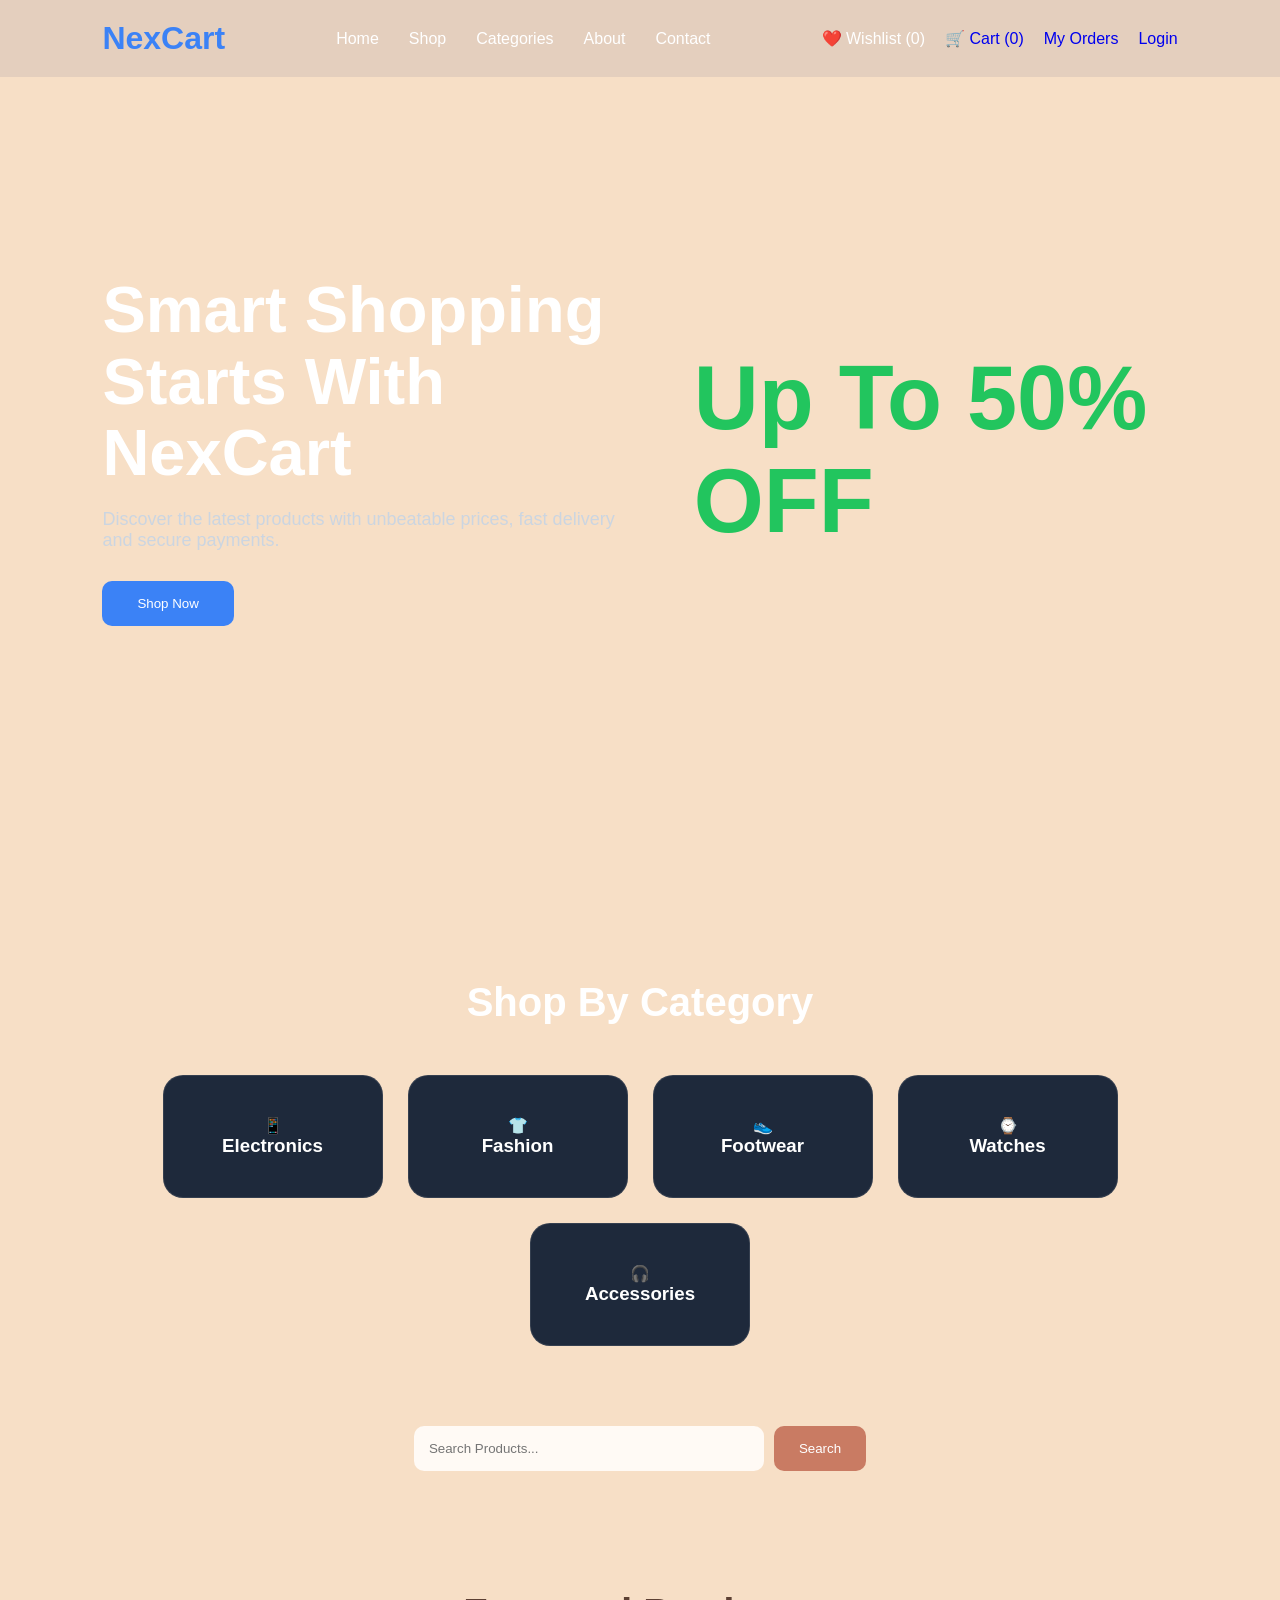
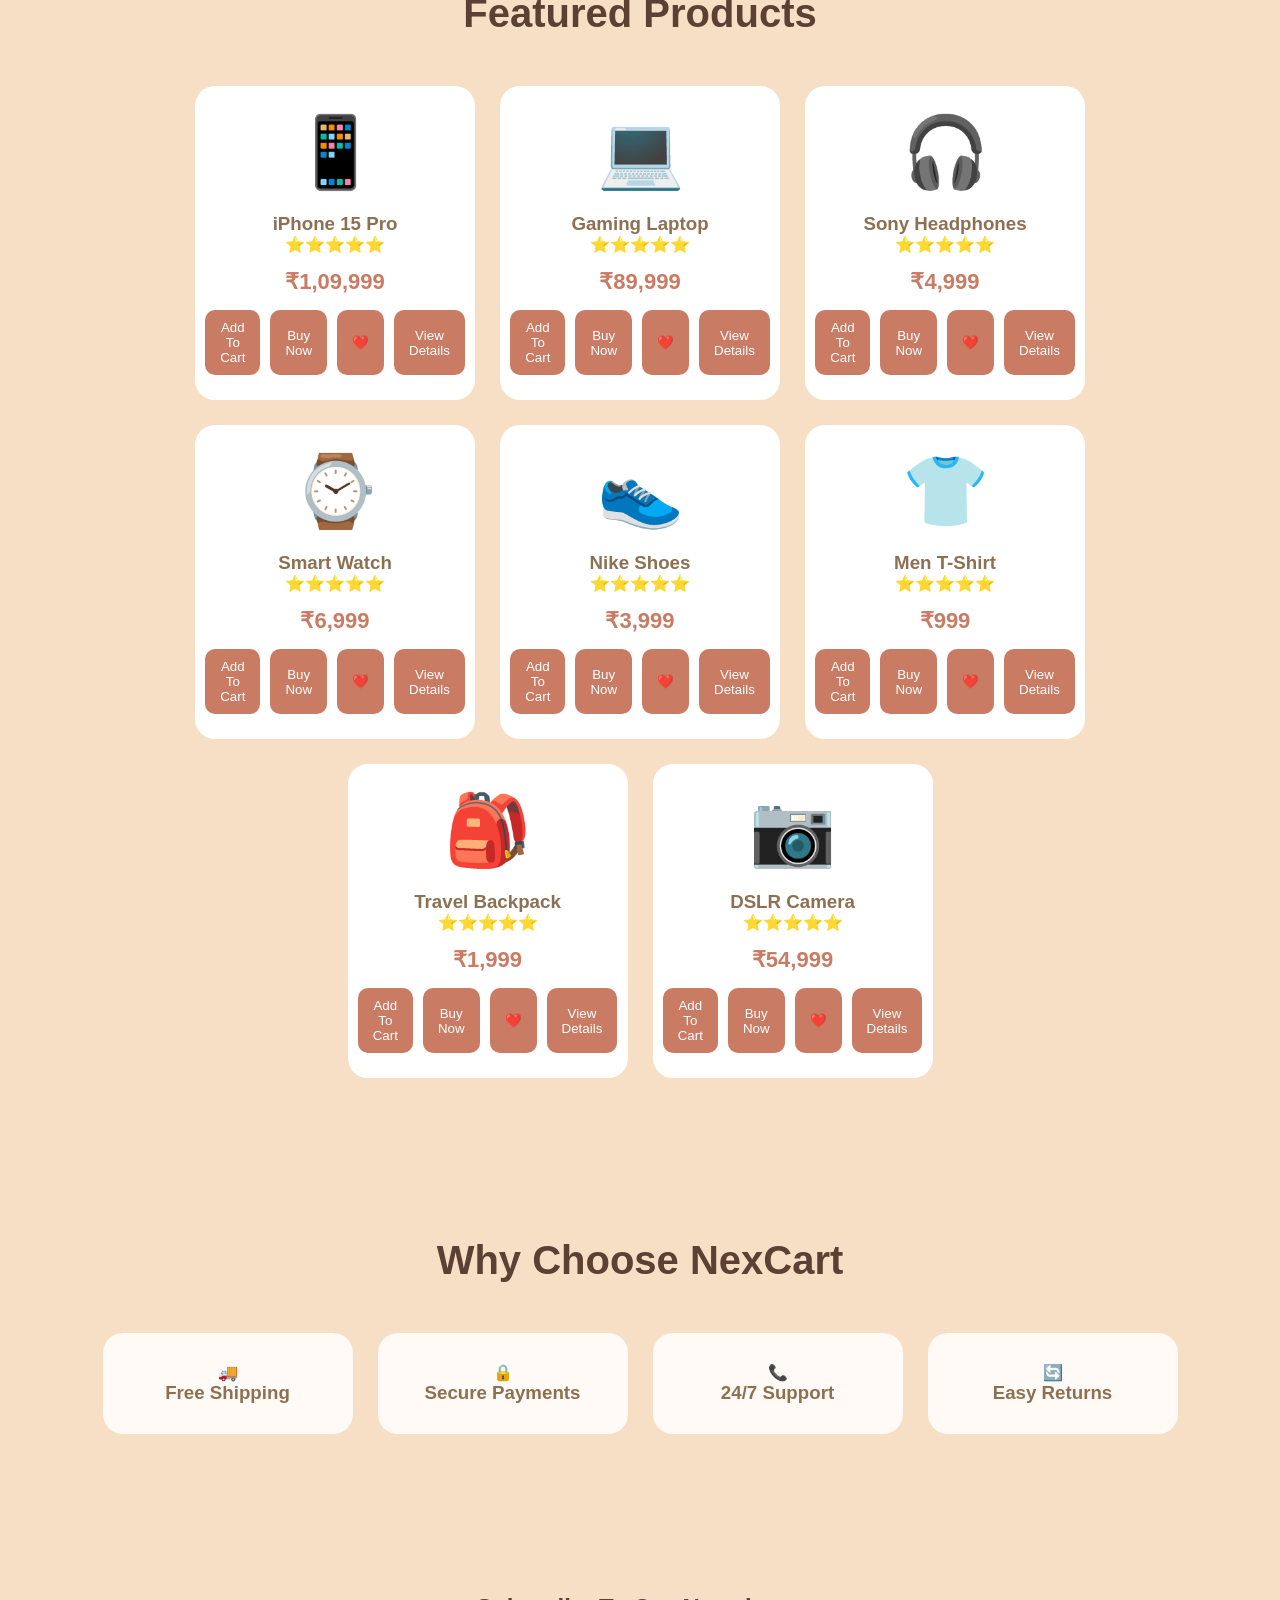
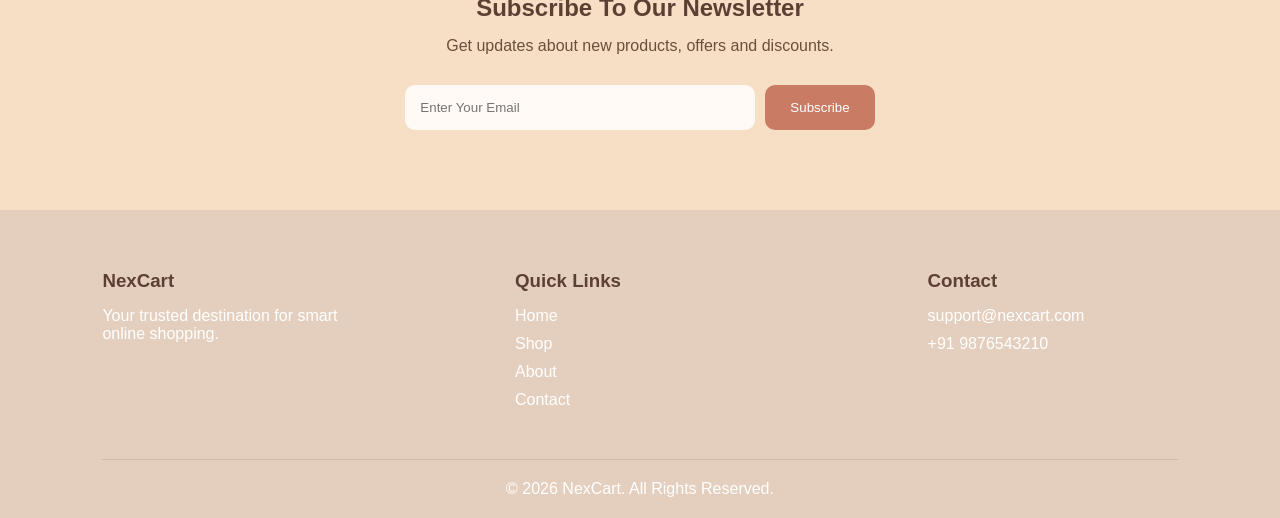
==== index.html @ fd0f588c "NexCart frontend completed" ====
<!DOCTYPE html>
<html lang="en">
<head>
    <meta charset="UTF-8">
    <meta name="viewport" content="width=device-width, initial-scale=1.0">
    <title>NexCart - Smart Shopping</title>

    <link rel="stylesheet" href="css/style.css">
</head>
<body>

    <!-- Header -->
    <header>
        <nav>

            <div class="logo">
                NexCart
            </div>

            <ul class="nav-links">
                <li><a href="#">Home</a></li>
                <li><a href="#">Shop</a></li>
                <li><a href="#">Categories</a></li>
                <li><a href="#">About</a></li>
                <li><a href="#">Contact</a></li>
            </ul>

            <div class="nav-icons">

                <span id="wishlist-count">
    ❤️ Wishlist (0)
</span>

                <a href="cart.html" id="cart-count">
    🛒 Cart (0)
</a>
<a href="orders.html">
    My Orders
</a>

                <div id="user-section">

    <a href="login.html"
    id="login-link">

        Login

    </a>

</div>

            </div>
            

        </nav>
    </header>

    <!-- Hero Section -->
    <section id="hero">

        <div class="hero-left">

            <h1>
                Smart Shopping Starts With NexCart
            </h1>

            <p>
                Discover the latest products with unbeatable prices,
                fast delivery and secure payments.
            </p>

            <button>
                Shop Now
            </button>

        </div>

        <div class="hero-right">

            <h2>
                Up To 50% OFF
            </h2>

        </div>

    </section>

    <!-- Categories -->
    <section id="categories">

        <h2>Shop By Category</h2>

        <div class="category-container">

            <div class="category-card">
    📱
    <h3>Electronics</h3>
</div>

<div class="category-card">
    👕
    <h3>Fashion</h3>
</div>

<div class="category-card">
    👟
    <h3>Footwear</h3>
</div>

<div class="category-card">
    ⌚
    <h3>Watches</h3>
</div>

<div class="category-card">
    🎧
    <h3>Accessories</h3>
</div>

        </div>

    </section>
    <div class="search-box">

    <input
    type="text"
    id="search-input"
    placeholder="Search Products...">

    <button id="search-btn">
    Search
</button>

</div>

    <!-- Featured Products -->
          <section id="products">

        <h2>Featured Products</h2>
        

        <div class="product-container">

            <div class="product-card">

    <div class="product-image">📱</div>

    <h3>iPhone 15 Pro</h3>

    <div class="rating">⭐⭐⭐⭐⭐</div>

    <p class="price">₹1,09,999</p>

    <div class="product-buttons">
        <button class="add-cart">
    Add To Cart
</button>
<button class="buy-now">
    Buy Now
</button>
        <button class="wishlist-btn">
    ❤️
</button>
<button class="details-btn">
    View Details
</button>
    </div>

</div>

<div class="product-card">

    <div class="product-image">💻</div>

    <h3>Gaming Laptop</h3>

    <div class="rating">⭐⭐⭐⭐⭐</div>

    <p class="price">₹89,999</p>

    <div class="product-buttons">
        <button class="add-cart">
    Add To Cart
</button>
<button class="buy-now">
    Buy Now
</button>
        <button class="wishlist-btn">
    ❤️
</button>
<button class="details-btn">
    View Details
</button>
    </div>

</div>

<div class="product-card">

    <div class="product-image">🎧</div>

    <h3>Sony Headphones</h3>

    <div class="rating">⭐⭐⭐⭐⭐</div>

    <p class="price">₹4,999</p>

    <div class="product-buttons">
        <button class="add-cart">
    Add To Cart
</button>
<button class="buy-now">
    Buy Now
</button>
        <button class="wishlist-btn">
    ❤️
</button>
<button class="details-btn">
    View Details
</button>
    </div>

</div>

<div class="product-card">

    <div class="product-image">⌚</div>

    <h3>Smart Watch</h3>

    <div class="rating">⭐⭐⭐⭐⭐</div>

    <p class="price">₹6,999</p>

    <div class="product-buttons">
        <button class="add-cart">
    Add To Cart
</button>
<button class="buy-now">
    Buy Now
</button>
       <button class="wishlist-btn">
    ❤️
</button>
<button class="details-btn">
    View Details
</button>
    </div>

</div>

<div class="product-card">

    <div class="product-image">👟</div>

    <h3>Nike Shoes</h3>

    <div class="rating">⭐⭐⭐⭐⭐</div>

    <p class="price">₹3,999</p>

    <div class="product-buttons">
        <button class="add-cart">
    Add To Cart
</button>
<button class="buy-now">
    Buy Now
</button>
        <button class="wishlist-btn">
    ❤️
</button>
<button class="details-btn">
    View Details
</button>
    </div>

</div>


<div class="product-card">

    <div class="product-image">👕</div>

    <h3>Men T-Shirt</h3>

    <div class="rating">⭐⭐⭐⭐⭐</div>

    <p class="price">₹999</p>

    <div class="product-buttons">
<button class="add-cart">
    Add To Cart
</button>    
<button class="buy-now">
    Buy Now
</button>   
 <button class="wishlist-btn">
    ❤️
</button>
<button class="details-btn">
    View Details
</button>
    </div>

</div>

<div class="product-card">

    <div class="product-image">🎒</div>

    <h3>Travel Backpack</h3>

    <div class="rating">⭐⭐⭐⭐⭐</div>

    <p class="price">₹1,999</p>

    <div class="product-buttons">
        <button class="add-cart">
    Add To Cart
</button>
<button class="buy-now">
    Buy Now
</button>
        <button class="wishlist-btn">
    ❤️
</button>
<button class="details-btn">
    View Details
</button>
    </div>

</div>

<div class="product-card">

    <div class="product-image">📷</div>

    <h3>DSLR Camera</h3>

    <div class="rating">⭐⭐⭐⭐⭐</div>

    <p class="price">₹54,999</p>

    <div class="product-buttons">
        <button class="add-cart">
    Add To Cart
</button>
<button class="buy-now">
    Buy Now
</button>
        <button class="wishlist-btn">
    ❤️
</button>
<button class="details-btn">
    View Details
</button>

    </div>

</div>
        </div>

    </section>

    <!-- Why Choose Us -->
    <section id="features">

        <h2>Why Choose NexCart</h2>

       <div class="feature-container">

    <div class="feature-card">
        🚚
        <h3>Free Shipping</h3>
    </div>

    <div class="feature-card">
        🔒
        <h3>Secure Payments</h3>
    </div>

    <div class="feature-card">
        📞
        <h3>24/7 Support</h3>
    </div>

    <div class="feature-card">
        🔄
        <h3>Easy Returns</h3>
    </div>

</div>
</section>
<section id="newsletter">

    <h2>Subscribe To Our Newsletter</h2>

    <p>
        Get updates about new products, offers and discounts.
    </p>

    <div class="newsletter-box">

        <input
        type="email"
        placeholder="Enter Your Email">

        <button>
            Subscribe
        </button>

    </div>

</section> 
<div id="product-modal" class="modal">

    <div class="modal-content">

        <span class="close-modal">&times;</span>

        <h2 id="modal-product-title"></h2>

        <p id="modal-product-description"></p>

    </div>

</div>
<footer>

    <div class="footer-container">

        <div class="footer-box">

            <h3>NexCart</h3>

            <p>
                Your trusted destination for smart online shopping.
            </p>

        </div>

        <div class="footer-box">

            <h3>Quick Links</h3>

            <p>Home</p>
            <p>Shop</p>
            <p>About</p>
            <p>Contact</p>

        </div>

        <div class="footer-box">

            <h3>Contact</h3>

            <p>support@nexcart.com</p>
            <p>+91 9876543210</p>

        </div>

    </div>

    <div class="copyright">

        © 2026 NexCart. All Rights Reserved.

    </div>

</footer>

<script src="js/script.js"></script>

</body>
---- css/style.css ----
*{
    margin:0;
    padding:0;
    box-sizing:border-box;
    font-family:Arial, sans-serif;
}

body{
    background:#f7dfc6;
    color:white;
}

a{
    text-decoration:none;
}

ul{
    list-style:none;
}

section{
    padding:80px 8%;
}
header{

    position:fixed;

    top:0;

    width:100%;

    z-index:1000;

    background:#e4cfbe;

    backdrop-filter:blur(10px);
}

nav{

    display:flex;

    justify-content:space-between;

    align-items:center;

    padding:20px 8%;
}

.logo{

    font-size:32px;

    font-weight:bold;

    color:#3b82f6;
}

.nav-links{

    display:flex;

    gap:30px;
}

.nav-links a{

    color:white;

    transition:0.3s;
}

.nav-links a:hover{

    color:#3b82f6;
}

.nav-icons{

    display:flex;

    gap:20px;

    align-items:center;
}
#hero{

    min-height:100vh;

    display:flex;

    justify-content:space-between;

    align-items:center;

    gap:50px;
}

.hero-left{

    width:50%;
}

.hero-left h1{

    font-size:65px;

    line-height:1.1;

    margin-bottom:20px;
}

.hero-left p{

    font-size:18px;

    color:#cbd5e1;

    margin-bottom:30px;
}

.hero-left button{

    padding:15px 35px;

    border:none;

    border-radius:10px;

    background:#3b82f6;

    color:white;

    cursor:pointer;
}

.hero-right{

    width:45%;
}

.hero-right h2{

    font-size:90px;

    color:#22c55e;
}
#categories h2{

    text-align:center;

    margin-bottom:50px;

    font-size:40px;
}

.category-container{

    display:flex;

    justify-content:center;

    gap:25px;

    flex-wrap:wrap;
}

.category-card{

    width:220px;

    padding:40px 20px;

    text-align:center;

    background:#1e293b;

    border-radius:20px;

    cursor:pointer;

    transition:0.3s;

    border:1px solid rgba(255,255,255,0.1);
}

.category-card:hover{

    transform:translateY(-10px);

    border-color:#3b82f6;
}
.product-container{

    display:flex;

    flex-wrap:wrap;

    justify-content:center;

    gap:25px;
}

.product-card{

    width:280px;

    padding:25px;

    background:#ffffff;

    border-radius:20px;

    text-align:center;

    transition:0.3s;

    color: #8d7052;
}

.product-card:hover{

    transform:translateY(-10px);
}

.product-image{

    font-size:70px;

    margin-bottom:20px;
}

.price{

    font-size:22px;

    font-weight:bold;

    color:#c97b63;

    margin:15px 0;
}

.product-buttons{

    display:flex;

    justify-content:center;

    gap:10px;
}

.product-buttons button{

    padding:10px 15px;

    border:none;

    border-radius:10px;

    cursor:pointer;

    background:#c97b63;

    color:white;
}
#products h2,
#features h2{

    text-align:center;

    font-size:40px;

    margin-bottom:50px;

    color:#5c4033;

    position:relative;

    z-index:10;

}
#features h3{
    color: #8d7052;
}
.product-card{

    position:relative;

    z-index:1;
}
.search-box{

    display:flex;

    justify-content:center;

    gap:10px;

    margin-bottom:40px;

    flex-wrap:wrap;
}

.search-box input{

    width:350px;

    max-width:100%;

    padding:15px;

    border:none;

    border-radius:10px;

    outline:none;

    background:#fffaf5;
}

.search-box button{

    padding:15px 25px;

    border:none;

    border-radius:10px;

    cursor:pointer;

    background:#c97b63;

    color:white;
}
.feature-container{

    display:flex;

    justify-content:center;

    gap:25px;

    flex-wrap:wrap;
}

.feature-card{

    width:250px;

    padding:30px;

    text-align:center;

    background:#fffaf5;

    border-radius:20px;

    transition:0.3s;
}

.feature-card:hover{

    transform:translateY(-10px);
}
#newsletter{

    text-align:center;
}

#newsletter h2{

    color:#5c4033;

    margin-bottom:15px;
}

#newsletter p{

    margin-bottom:30px;

    color:#6b4f3b;
}

.newsletter-box{

    display:flex;

    justify-content:center;

    gap:10px;

    flex-wrap:wrap;
}

.newsletter-box input{

    width:350px;

    max-width:100%;

    padding:15px;

    border:none;

    border-radius:10px;

    background:#fffaf5;
}

.newsletter-box button{

    padding:15px 25px;

    border:none;

    border-radius:10px;

    background:#c97b63;

    color:white;

    cursor:pointer;
}
footer{

    background:#e4cfbe;

    padding:60px 8% 20px;
}

.footer-container{

    display:flex;

    justify-content:space-between;

    gap:30px;

    flex-wrap:wrap;
}

.footer-box{

    width:250px;
}

.footer-box h3{

    color:#5c4033;

    margin-bottom:15px;
}

.footer-box p{

    margin-bottom:10px;
}

.copyright{

    text-align:center;

    margin-top:40px;

    border-top:1px solid rgba(0,0,0,0.1);

    padding-top:20px;
}
.modal{

    display:none;

    position:fixed;

    top:0;
    left:0;

    width:100%;
    height:100%;

    background:rgba(0,0,0,0.5);

    justify-content:center;

    align-items:center;

    z-index:9999;
}

.modal-content{

    background:#b59a7e;

    width:500px;

    max-width:90%;

    padding:30px;

    border-radius:20px;

    position:relative;
}

.close-modal{

    position:absolute;

    top:15px;

    right:20px;

    font-size:30px;

    cursor:pointer;
}
#cart-page{

    padding:150px 8%;
}

#cart-page h2{

    text-align:center;

    margin-bottom:40px;

    color:#5c4033;
}

.cart-card{

    background:#e1ad79;

    padding:30px;

    border-radius:20px;

    margin-bottom:20px;
}

#cart-total{

    display:block;

    margin:30px 0;

    font-size:24px;

    font-weight:bold;
}

#checkout-btn{

    padding:15px 30px ;

    border:none;

    border-radius:10px;

    background:#c97b63;

    color:rgb(251, 250, 250);

    cursor:pointer;

    margin-top:20px;

}
.remove-btn{

    margin-top:15px;

    padding:10px 20px;

    border:none;

    border-radius:10px;

    background:#dc2626;

    color:white;

    cursor:pointer;
}
#checkout{

    padding:150px 8%;

    text-align:center;
}

#checkout h2{

    margin-bottom:40px;

    color:#5c4033;
}

#checkout-form{

    max-width:600px;

    margin:auto;

    display:flex;

    flex-direction:column;

    gap:20px;
}

#checkout-form input,
#checkout-form textarea{

    padding:15px;

    border:none;

    border-radius:10px;

    background:#fffaf5;
}

#checkout-form button{

    padding:15px;

    border:none;

    border-radius:10px;

    background:#c97b63;

    color:white;

    cursor:pointer;
}

#order-message{

    margin-top:30px;

    font-size:22px;

    font-weight:bold;
}
#order-summary{

    max-width:600px;

    margin:0 auto 40px;
}

#summary-total{

    margin-top:20px;

    color:#5c4033;
}
#auth{

    max-width:500px;

    margin:150px auto;

    padding:30px;

    background:#fffaf5;

    border-radius:20px;
}

#auth h2{

    text-align:center;

    margin-bottom:20px;
}

#auth form{

    display:flex;

    flex-direction:column;

    gap:15px;
}

#auth input{

    padding:15px;

    border:none;

    border-radius:10px;
}

#auth button{

    padding:15px;

    border:none;

    border-radius:10px;

    background:#c97b63;

    color:white;

    cursor:pointer;
}
#user-section{

    display:flex;

    align-items:center;

    gap:15px;
}

#logout-btn{

    padding:10px 15px;

    border:none;

    border-radius:10px;

    background:#c97b63;

    color:white;

    cursor:pointer;
}
#orders{

    padding:150px 8%;
}

#orders h2{

    text-align:center;

    margin-bottom:40px;
}
#profile-link{

    text-decoration:none;

    color:white;

    font-weight:600;
}
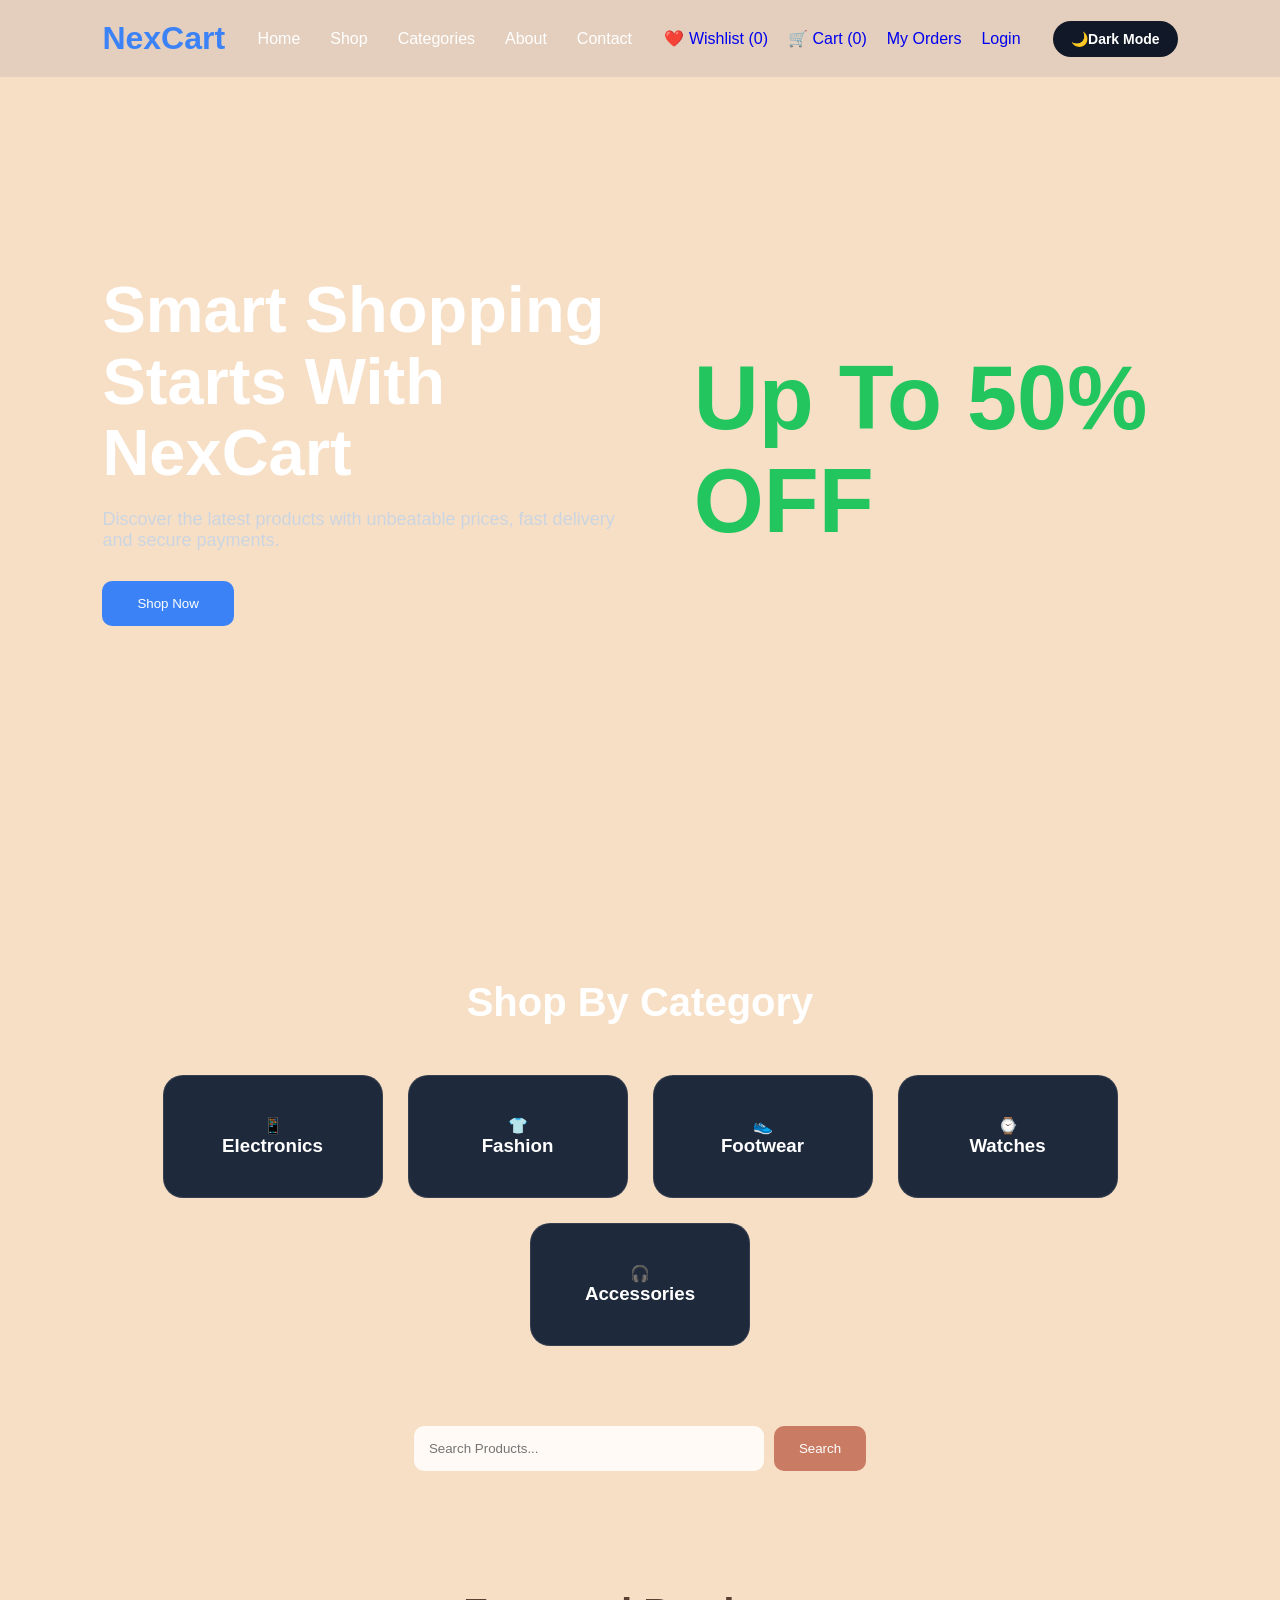
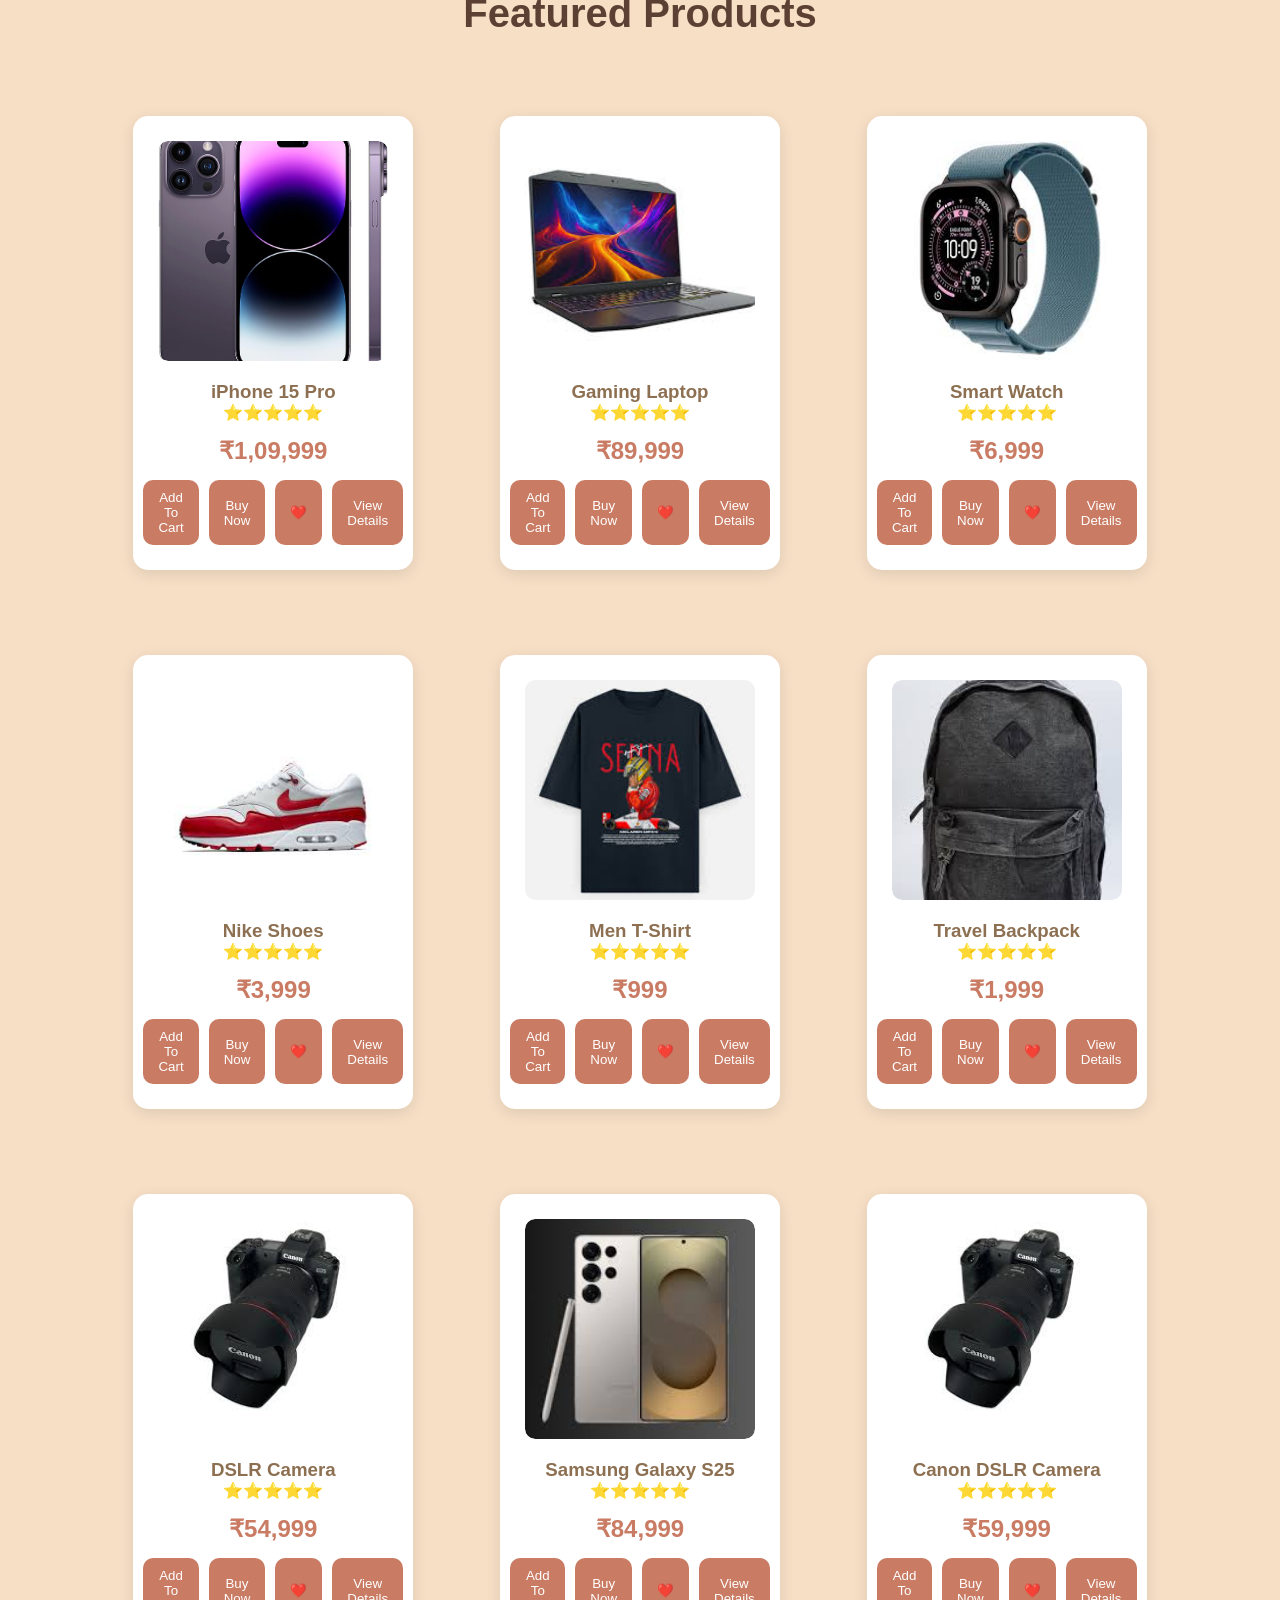
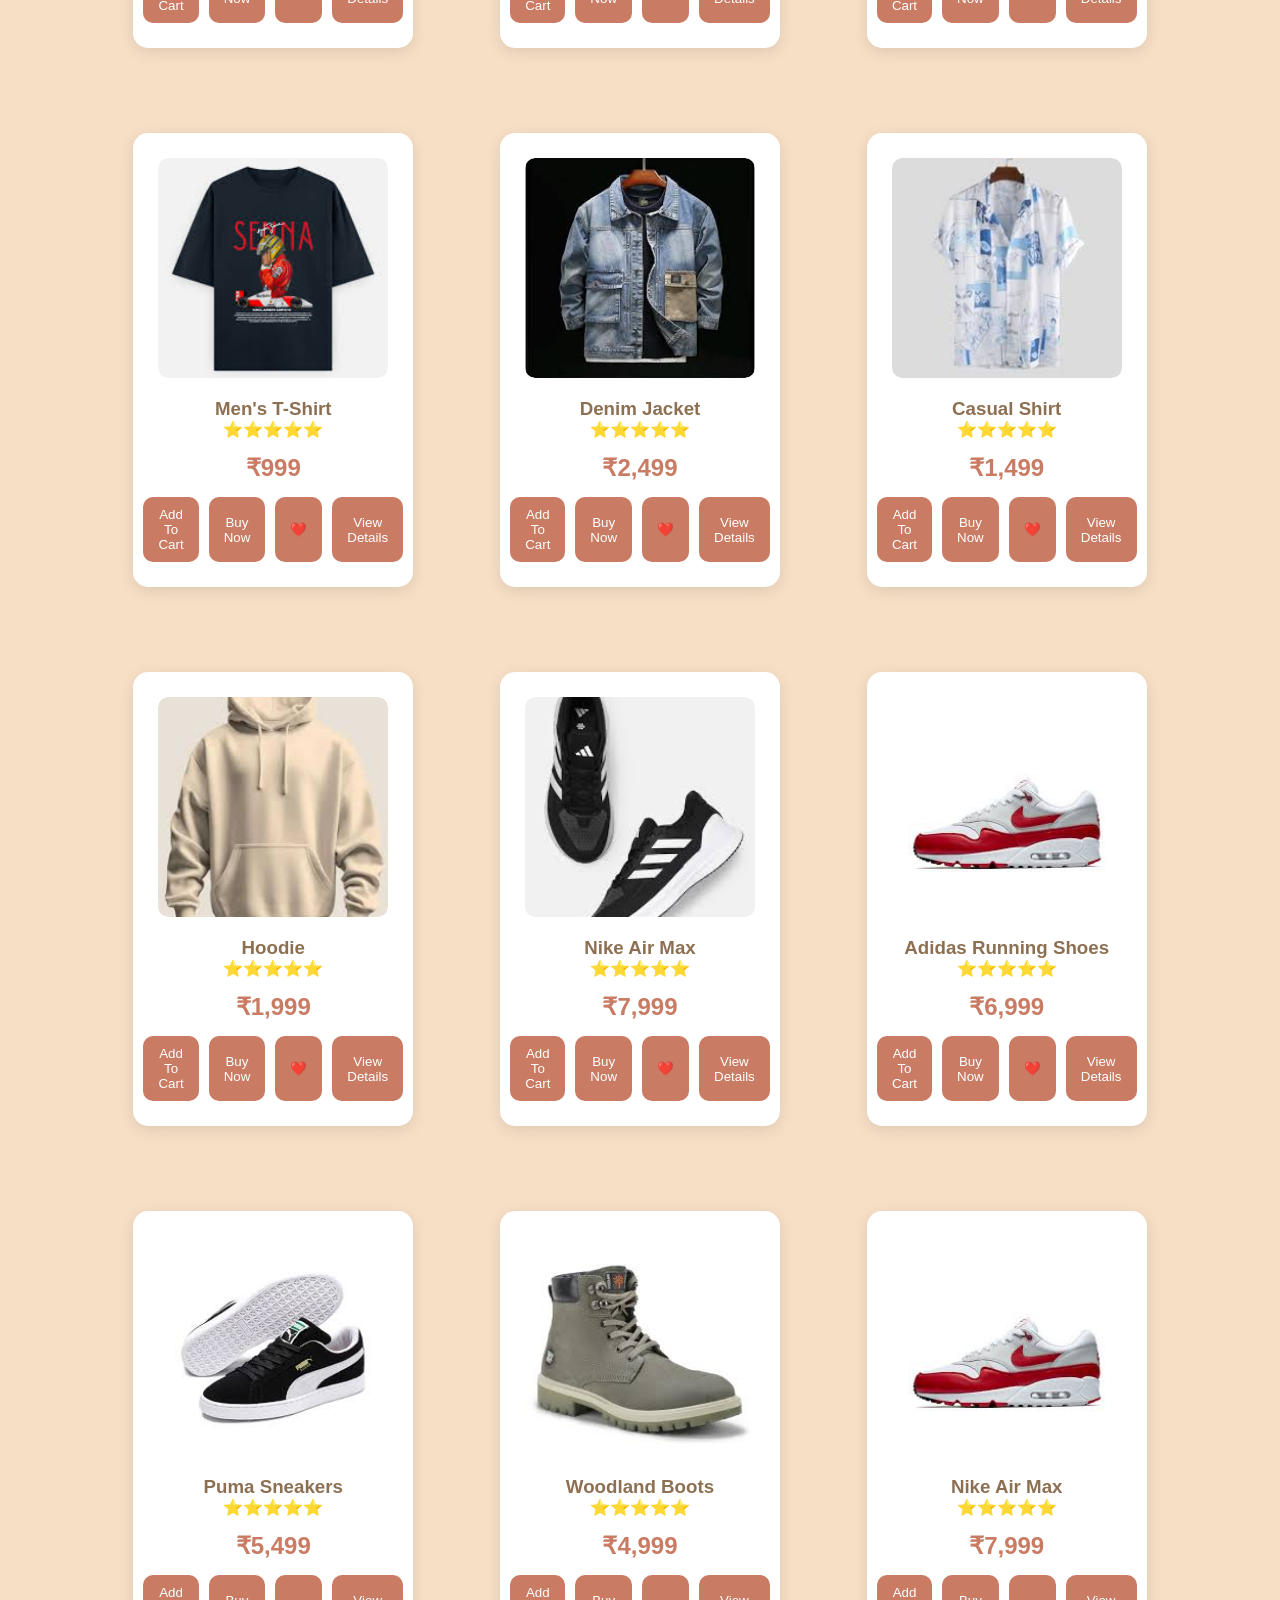
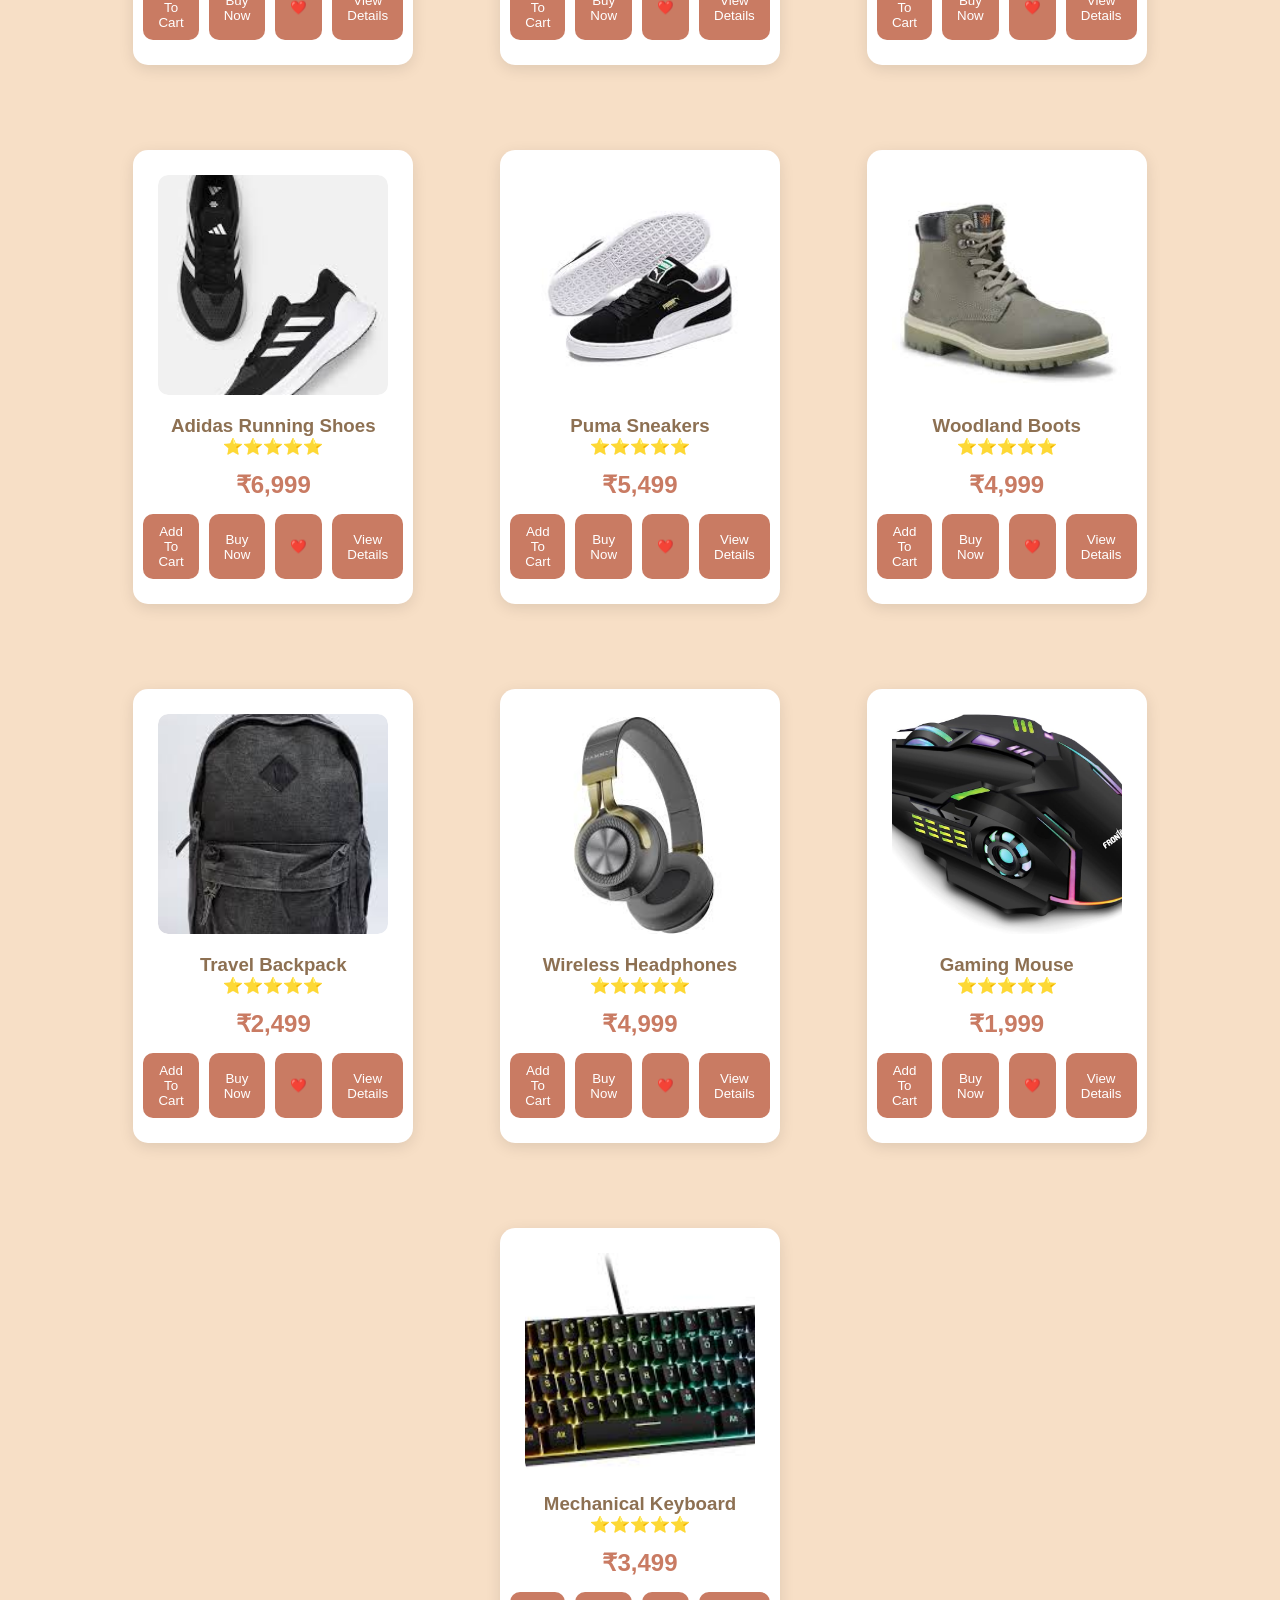
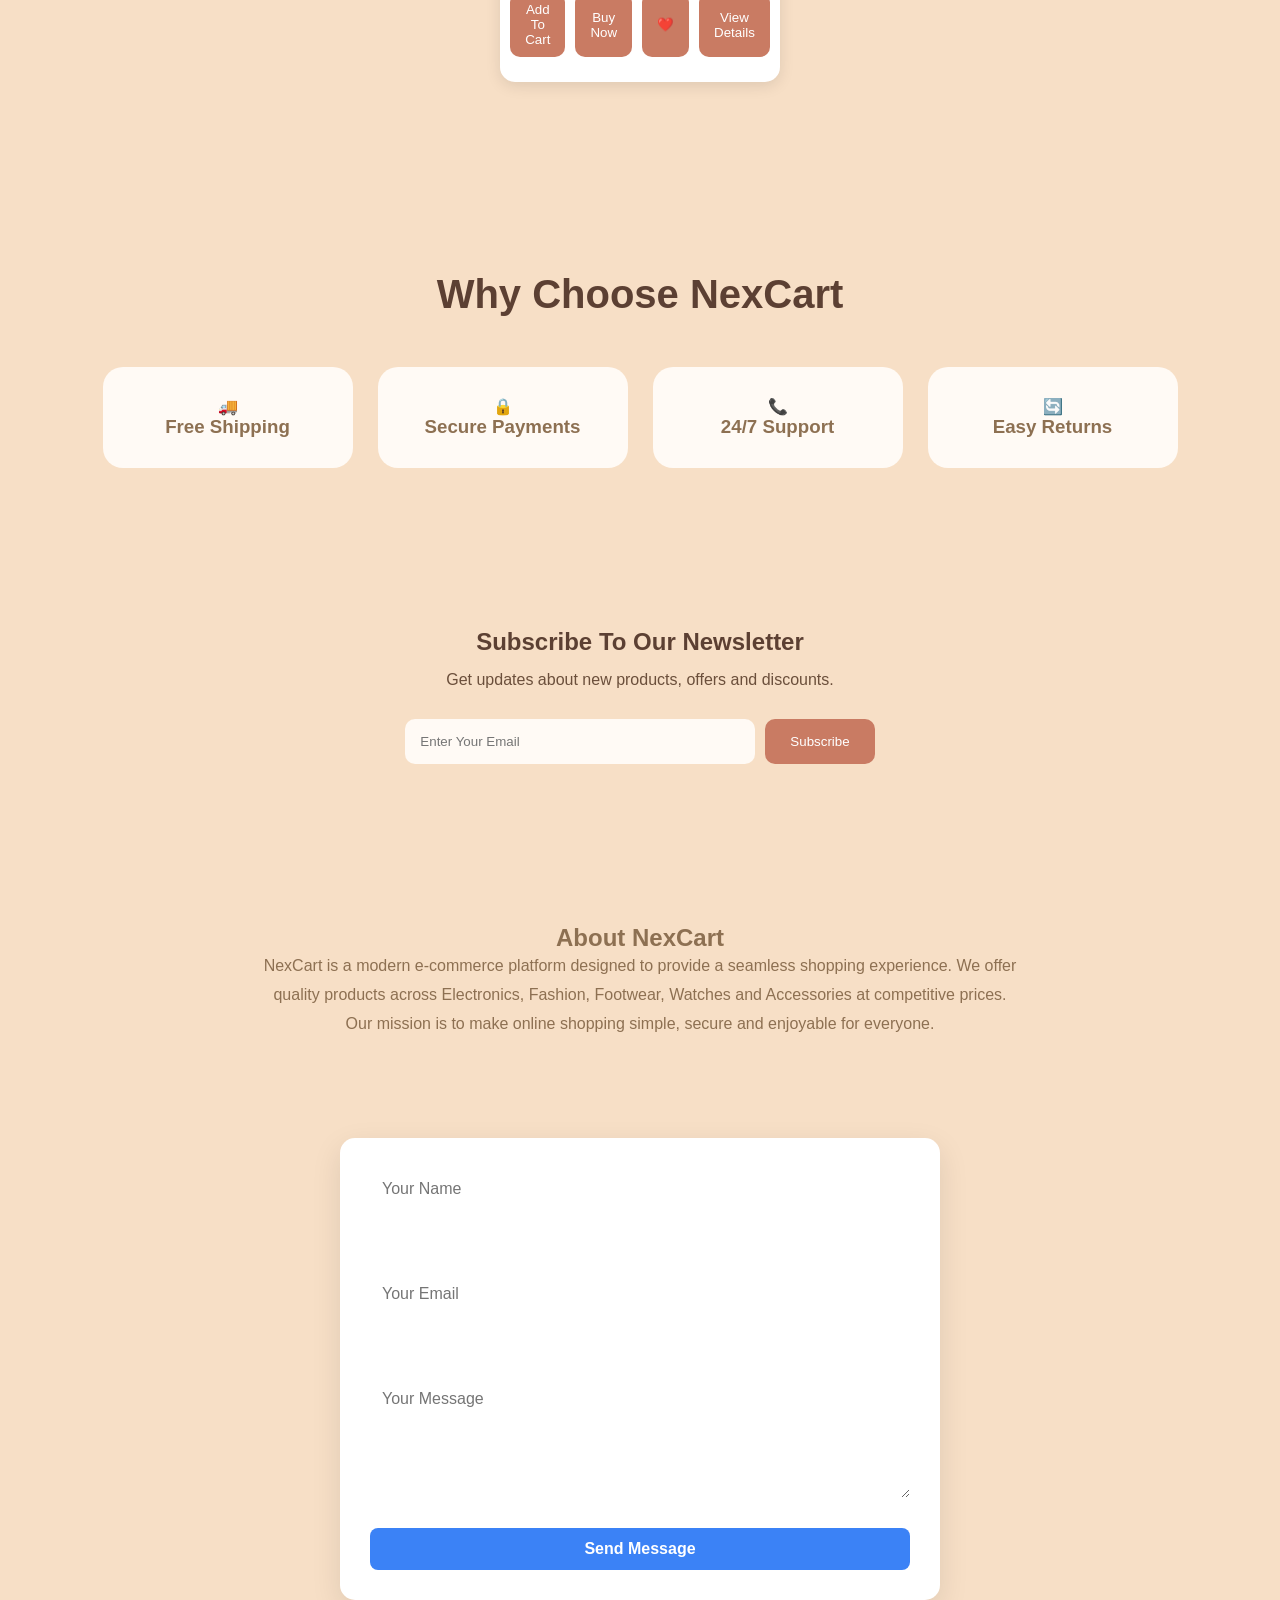
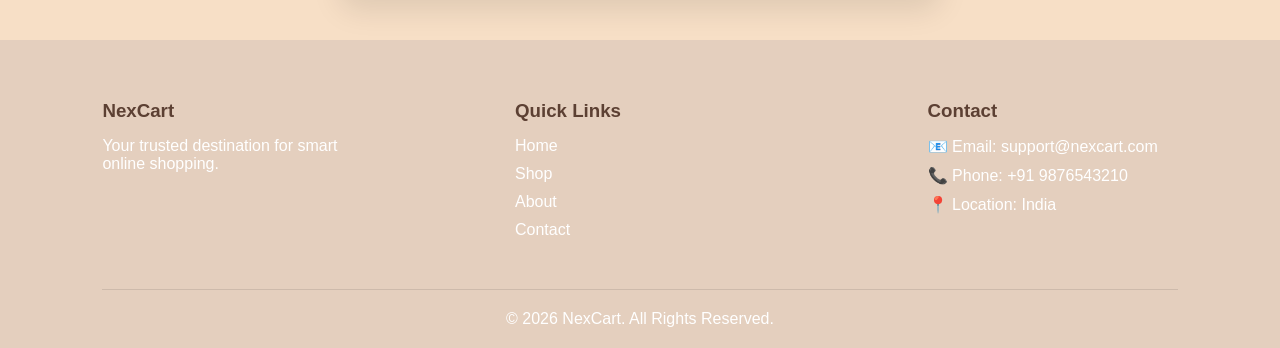
==== commit d565564b: "Frontend completed with wishlist, product details and category filter" ====
--- a/index.html
+++ b/index.html
@@ -16,20 +16,26 @@
             <div class="logo">
                 NexCart
             </div>
+            <div class="menu-toggle">
+                 ☰
+            </div>
 
             <ul class="nav-links">
-                <li><a href="#">Home</a></li>
-                <li><a href="#">Shop</a></li>
-                <li><a href="#">Categories</a></li>
-                <li><a href="#">About</a></li>
-                <li><a href="#">Contact</a></li>
+                <li><a href="index.html#hero">Home</a></li>
+                <li><a href="index.html#products">Shop</a></li>
+                <li><a href="index.html#categories">Categories</a></li>
+                <li><a href="index.html#about">About</a></li>
+                <li><a href="index.html#footer-container">Contact</a></li>
             </ul>
 
             <div class="nav-icons">
 
-                <span id="wishlist-count">
-    ❤️ Wishlist (0)
-</span>
+       <a href="wishlist.html"
+id="wishlist-count">
+
+❤️ Wishlist (0)
+
+</a>
 
                 <a href="cart.html" id="cart-count">
     🛒 Cart (0)
@@ -50,6 +56,11 @@
 </div>
 
             </div>
+            <button id="theme-toggle">
+
+    🌙Dark Mode
+
+</button>
             
 
         </nav>
@@ -69,9 +80,13 @@
                 fast delivery and secure payments.
             </p>
 
-            <button>
-                Shop Now
-            </button>
+           <a href="#products">
+
+    <button>
+        Shop Now
+    </button>
+
+</a>
 
         </div>
 
@@ -88,38 +103,38 @@
     <!-- Categories -->
     <section id="categories">
 
-        <h2>Shop By Category</h2>
-
-        <div class="category-container">
-
-            <div class="category-card">
-    📱
-    <h3>Electronics</h3>
-</div>
-
-<div class="category-card">
-    👕
-    <h3>Fashion</h3>
-</div>
-
-<div class="category-card">
-    👟
-    <h3>Footwear</h3>
-</div>
-
-<div class="category-card">
-    ⌚
-    <h3>Watches</h3>
-</div>
-
-<div class="category-card">
-    🎧
-    <h3>Accessories</h3>
-</div>
-
+    <h2>Shop By Category</h2>
+
+    <div class="category-container">
+
+        <div class="category-card" data-category="electronics">
+            📱
+            <h3>Electronics</h3>
         </div>
 
-    </section>
+        <div class="category-card" data-category="fashion">
+            👕
+            <h3>Fashion</h3>
+        </div>
+
+        <div class="category-card" data-category="footwear">
+            👟
+            <h3>Footwear</h3>
+        </div>
+
+        <div class="category-card" data-category="watches">
+            ⌚
+            <h3>Watches</h3>
+        </div>
+
+        <div class="category-card" data-category="accessories">
+            🎧
+            <h3>Accessories</h3>
+        </div>
+
+    </div>
+
+</section>
     <div class="search-box">
 
     <input
@@ -141,15 +156,107 @@
 
         <div class="product-container">
 
-            <div class="product-card">
-
-    <div class="product-image">📱</div>
+        <div class="product-card"
+data-category="electronics"
+data-id="1"
+data-name="i Phone 15 Pro"
+data-price="₹1,09,999"
+data-image="i phone.jpg">
+
+    <div class="product-image">
+         <img src="images/i phone.jpg" alt="C">
+    </div>
 
     <h3>iPhone 15 Pro</h3>
 
     <div class="rating">⭐⭐⭐⭐⭐</div>
 
     <p class="price">₹1,09,999</p>
+
+    <div class="product-buttons">
+
+        <button class="add-cart">
+            Add To Cart
+        </button>
+
+        <button class="buy-now">
+            Buy Now
+        </button>
+
+        <button class="wishlist-btn">
+            ❤️
+        </button>
+
+        <button class="details-btn">
+            View Details
+        </button>
+
+    </div>
+
+</div>
+
+<div class="product-card"
+data-category="electronics"
+data-id="2"
+data-name="Gaming Laptop"
+data-price="₹89,999"
+data-image="laptop.jpg"
+data-rating="5.0"
+data-stock="In Stock"
+data-description="High performance gaming laptop with RTX graphics and powerful processor.">
+
+    <div class="product-image"> 
+        <img src="images/laptop.jpg" alt="Canon DSLR Camera">
+    </div>
+
+    <h3>Gaming Laptop</h3>
+
+    <div class="rating">⭐⭐⭐⭐⭐</div>
+
+    <p class="price">₹89,999</p>
+
+    <div class="product-buttons">
+
+        <button class="add-cart">
+            Add To Cart
+        </button>
+
+        <button class="buy-now">
+            Buy Now
+        </button>
+
+        <button class="wishlist-btn">
+            ❤️
+        </button>
+
+        <button class="details-btn">
+            View Details
+        </button>
+
+    </div>
+
+</div>
+
+
+    <div class="product-card"
+data-category="watches"
+data-id="3"
+data-name="Smart Watch"
+data-price="₹6,999"
+data-image="apple.jpg"
+data-rating="4.8"
+data-stock="In Stock"
+data-description="Stay connected and track your fitness with the Smart Watch. Featuring a vibrant HD display, heart rate monitoring, sleep tracking, multiple sports modes, and smartphone notifications. Designed for comfort and durability, this stylish smartwatch helps you manage your daily activities while keeping you looking modern and active.">
+
+    <div class="product-image">
+         <img src="images/apple.jpg" alt="Canon DSLR Camera">
+    </div>
+
+    <h3>Smart Watch</h3>
+
+    <div class="rating">⭐⭐⭐⭐⭐</div>
+
+    <p class="price">₹6,999</p>
 
     <div class="product-buttons">
         <button class="add-cart">
@@ -158,7 +265,7 @@
 <button class="buy-now">
     Buy Now
 </button>
-        <button class="wishlist-btn">
+       <button class="wishlist-btn">
     ❤️
 </button>
 <button class="details-btn">
@@ -168,15 +275,24 @@
 
 </div>
 
-<div class="product-card">
-
-    <div class="product-image">💻</div>
-
-    <h3>Gaming Laptop</h3>
+<div class="product-card"
+data-category="footwear"
+data-id="4"
+data-name="Nike Shoes "
+data-price="₹3,999"
+data-image="nike.jpg"
+data-rating="4.8"
+data-stock="In Stock"
+data-description="Upgrade your wardrobe with this premium Men's T-Shirt. Made from soft and breathable cotton fabric, it offers all-day comfort and a perfect fit. Ideal for casual outings, daily wear, or layering with your favorite outfits.">
+    <div class="product-image">
+         <img src="images/nike.jpg" alt="Canon DSLR Camera">
+    </div>
+
+    <h3>Nike Shoes</h3>
 
     <div class="rating">⭐⭐⭐⭐⭐</div>
 
-    <p class="price">₹89,999</p>
+    <p class="price">₹3,999</p>
 
     <div class="product-buttons">
         <button class="add-cart">
@@ -195,91 +311,20 @@
 
 </div>
 
-<div class="product-card">
-
-    <div class="product-image">🎧</div>
-
-    <h3>Sony Headphones</h3>
-
-    <div class="rating">⭐⭐⭐⭐⭐</div>
-
-    <p class="price">₹4,999</p>
-
-    <div class="product-buttons">
-        <button class="add-cart">
-    Add To Cart
-</button>
-<button class="buy-now">
-    Buy Now
-</button>
-        <button class="wishlist-btn">
-    ❤️
-</button>
-<button class="details-btn">
-    View Details
-</button>
-    </div>
-
-</div>
-
-<div class="product-card">
-
-    <div class="product-image">⌚</div>
-
-    <h3>Smart Watch</h3>
-
-    <div class="rating">⭐⭐⭐⭐⭐</div>
-
-    <p class="price">₹6,999</p>
-
-    <div class="product-buttons">
-        <button class="add-cart">
-    Add To Cart
-</button>
-<button class="buy-now">
-    Buy Now
-</button>
-       <button class="wishlist-btn">
-    ❤️
-</button>
-<button class="details-btn">
-    View Details
-</button>
-    </div>
-
-</div>
-
-<div class="product-card">
-
-    <div class="product-image">👟</div>
-
-    <h3>Nike Shoes</h3>
-
-    <div class="rating">⭐⭐⭐⭐⭐</div>
-
-    <p class="price">₹3,999</p>
-
-    <div class="product-buttons">
-        <button class="add-cart">
-    Add To Cart
-</button>
-<button class="buy-now">
-    Buy Now
-</button>
-        <button class="wishlist-btn">
-    ❤️
-</button>
-<button class="details-btn">
-    View Details
-</button>
-    </div>
-
-</div>
-
-
-<div class="product-card">
-
-    <div class="product-image">👕</div>
+
+<div class="product-card"
+data-category="fashion"
+data-id="5"
+data-name="Men's T-Shirt"
+data-price="₹999"
+data-image="tshirt.jpg"
+data-rating="4.6"
+data-stock="In Stock"
+data-description="Upgrade your wardrobe with this premium Men's T-Shirt. Made from soft and breathable cotton fabric, it offers all-day comfort and a perfect fit. Ideal for casual outings, daily wear, or layering with your favorite outfits.">
+
+    <div class="product-image">
+         <img src="images/tshirt.jpg" alt="Canon DSLR Camera">
+    </div>
 
     <h3>Men T-Shirt</h3>
 
@@ -304,9 +349,19 @@
 
 </div>
 
-<div class="product-card">
-
-    <div class="product-image">🎒</div>
+<div class="product-card"
+data-category="fashion"
+data-id="6"
+data-name="Travel Backpack"
+data-price="₹1,499"
+data-image="backpack.jpg"
+data-rating="4.7"
+data-stock="In Stock"
+data-description="Travel smarter with this spacious Travel Backpack. Featuring multiple compartments, padded shoulder straps, and durable water-resistant material, it provides comfort and organization for work, college, travel, and outdoor adventures.">
+
+    <div class="product-image">
+         <img src="images/backpack.jpg" alt="Canon DSLR Camera">
+    </div>
 
     <h3>Travel Backpack</h3>
 
@@ -331,9 +386,19 @@
 
 </div>
 
-<div class="product-card">
-
-    <div class="product-image">📷</div>
+<div class="product-card"
+data-category="accessories"
+data-id="7"
+data-name="DSLR Camera"
+data-price="₹49,999"
+data-image="dslr.jpg"
+data-rating="4.9"
+data-stock="In Stock"
+data-description="Capture stunning photos and videos with this DSLR Camera. Equipped with a high-resolution sensor, fast autofocus system, and professional shooting modes, it delivers exceptional image quality for beginners and photography enthusiasts alike.">
+
+    <div class="product-image">
+         <img src="images/dslr.jpg" alt="Canon DSLR Camera">
+    </div>
 
     <h3>DSLR Camera</h3>
 
@@ -358,6 +423,523 @@
     </div>
 
 </div>
+<div class="product-card"
+data-id="8"
+data-category="electronics"
+data-name="Samsung Galaxy S25"
+data-price="₹84,999"
+data-image="images/samsung.jpg"
+data-rating="4.8"
+data-stock="In Stock"
+data-description="Premium Samsung smartphone with AI features and flagship performance.">
+
+    <div class="product-image">
+        <img src="images/samsung.jpg" alt="">
+    </div>
+
+    <h3>Samsung Galaxy S25</h3>
+
+    <div class="rating">⭐⭐⭐⭐⭐</div>
+
+    <p class="price">₹84,999</p>
+
+    <div class="product-buttons">
+        <button class="add-cart">Add To Cart</button>
+        <button class="buy-now">Buy Now</button>
+        <button class="wishlist-btn">❤️</button>
+        <button class="details-btn">View Details</button>
+    </div>
+
+</div>
+<div class="product-card"
+data-id="9"
+data-category="electronics"
+data-name="Canon DSLR Camera"
+data-price="₹59,999"
+data-image="images/dslr.jpg"
+data-rating="4.7"
+data-stock="In Stock"
+data-description="Professional DSLR camera for photography and videography enthusiasts.">
+
+    <div class="product-image">
+        <img src="images/dslr.jpg" alt="Canon DSLR Camera">
+    </div>
+
+    <h3>Canon DSLR Camera</h3>
+
+    <div class="rating">⭐⭐⭐⭐⭐</div>
+
+    <p class="price">₹59,999</p>
+
+    <div class="product-buttons">
+        <button class="add-cart">Add To Cart</button>
+        <button class="buy-now">Buy Now</button>
+        <button class="wishlist-btn">❤️</button>
+        <button class="details-btn">View Details</button>
+    </div>
+
+</div>
+<div class="product-card"
+data-id="10"
+data-category="fashion"
+data-name="Men's T-Shirt"
+data-price="₹999"
+data-image="images/tshirt.jpg"
+data-rating="4.7"
+data-stock="In Stock"
+data-description="Premium cotton t-shirt with modern fit and all-day comfort.">
+
+<div class="product-image">
+<img src="images/tshirt.jpg" alt="image">
+</div>
+
+<h3>Men's T-Shirt</h3>
+
+<div class="rating">⭐⭐⭐⭐⭐</div>
+
+<p class="price">₹999</p>
+
+<div class="product-buttons">
+<button class="add-cart">Add To Cart</button>
+<button class="buy-now">Buy Now</button>
+<button class="wishlist-btn">❤️</button>
+<button class="details-btn">View Details</button>
+</div>
+
+</div>
+
+<div class="product-card"
+data-id="11"
+data-category="fashion"
+data-name="Denim Jacket"
+data-price="₹2,499"
+data-image="images/denim.jpg"
+data-rating="4.8"
+data-stock="In Stock"
+data-description="Stylish denim jacket perfect for casual and streetwear outfits.">
+
+<div class="product-image">
+<img src="images/denim.jpg" alt="Denim">
+</div>
+
+<h3>Denim Jacket</h3>
+
+<div class="rating">⭐⭐⭐⭐⭐</div>
+
+<p class="price">₹2,499</p>
+
+<div class="product-buttons">
+<button class="add-cart">Add To Cart</button>
+<button class="buy-now">Buy Now</button>
+<button class="wishlist-btn">❤️</button>
+<button class="details-btn">View Details</button>
+</div>
+
+</div>
+
+<div class="product-card"
+data-id="12"
+data-category="fashion"
+data-name="Casual Shirt"
+data-price="₹1,499"
+data-image="images/shirt.jpg"
+data-rating="4.6"
+data-stock="In Stock"
+data-description="Classic casual shirt suitable for daily wear and office use.">
+
+<div class="product-image">
+<img src="images/shirt.jpg" alt="Casual Shirt">
+</div>
+
+<h3>Casual Shirt</h3>
+
+<div class="rating">⭐⭐⭐⭐⭐</div>
+
+<p class="price">₹1,499</p>
+
+<div class="product-buttons">
+<button class="add-cart">Add To Cart</button>
+<button class="buy-now">Buy Now</button>
+<button class="wishlist-btn">❤️</button>
+<button class="details-btn">View Details</button>
+</div>
+
+</div>
+
+<div class="product-card"
+data-id="13"
+data-category="fashion"
+data-name="Hoodie"
+data-price="₹1,999"
+data-image="images/hoodie.jpg"
+data-rating="4.8"
+data-stock="In Stock"
+data-description="Warm and comfortable hoodie for winter and casual outings.">
+
+<div class="product-image">
+<img src="images/hoodie.jpg" alt="Hoodie">
+</div>
+
+<h3>Hoodie</h3>
+
+<div class="rating">⭐⭐⭐⭐⭐</div>
+
+<p class="price">₹1,999</p>
+
+<div class="product-buttons">
+<button class="add-cart">Add To Cart</button>
+<button class="buy-now">Buy Now</button>
+<button class="wishlist-btn">❤️</button>
+<button class="details-btn">View Details</button>
+</div>
+
+</div>
+<div class="product-card"
+data-id="14"
+data-category="footwear"
+data-name="Nike Air Max"
+data-price="₹7,999"
+data-image="images/adidas.jpg"
+data-rating="4.9"
+data-stock="In Stock"
+data-description="Premium running shoes with superior comfort and cushioning.">
+
+<div class="product-image">
+<img src="images/adidas.jpg" alt="Nike Air Max">
+</div>
+
+<h3>Nike Air Max</h3>
+
+<div class="rating">⭐⭐⭐⭐⭐</div>
+
+<p class="price">₹7,999</p>
+
+<div class="product-buttons">
+<button class="add-cart">Add To Cart</button>
+<button class="buy-now">Buy Now</button>
+<button class="wishlist-btn">❤️</button>
+<button class="details-btn">View Details</button>
+</div>
+
+</div>
+
+<div class="product-card"
+data-id="15"
+data-category="footwear"
+data-name="Adidas Running Shoes"
+data-price="₹6,999"
+data-image="images/nike.jpg"
+data-rating="4.8"
+data-stock="In Stock"
+data-description="Lightweight running shoes built for performance and comfort.">
+
+<div class="product-image">
+<img src="images/nike.jpg" alt="Adidas Running Shoes">
+</div>
+
+<h3>Adidas Running Shoes</h3>
+
+<div class="rating">⭐⭐⭐⭐⭐</div>
+
+<p class="price">₹6,999</p>
+
+<div class="product-buttons">
+<button class="add-cart">Add To Cart</button>
+<button class="buy-now">Buy Now</button>
+<button class="wishlist-btn">❤️</button>
+<button class="details-btn">View Details</button>
+</div>
+
+</div>
+
+<div class="product-card"
+data-id="16"
+data-category="footwear"
+data-name="Puma Sneakers"
+data-price="₹5,499"
+data-image="images/puma.jpg"
+data-rating="4.7"
+data-stock="In Stock"
+data-description="Stylish everyday sneakers with modern design and comfort.">
+
+<div class="product-image">
+<img src="images/puma.jpg" alt="Puma Sneakers">
+</div>
+
+<h3>Puma Sneakers</h3>
+
+<div class="rating">⭐⭐⭐⭐⭐</div>
+
+<p class="price">₹5,499</p>
+
+<div class="product-buttons">
+<button class="add-cart">Add To Cart</button>
+<button class="buy-now">Buy Now</button>
+<button class="wishlist-btn">❤️</button>
+<button class="details-btn">View Details</button>
+</div>
+
+</div>
+
+<div class="product-card"
+data-id="17"
+data-category="footwear"
+data-name="Woodland Boots"
+data-price="₹4,999"
+data-image="images/woodland.jpg"
+data-rating="4.7"
+data-stock="In Stock"
+data-description="Durable boots ideal for outdoor adventures and rugged use.">
+
+<div class="product-image">
+<img src="images/woodland.jpg" alt="Woodland Boots">
+</div>
+
+<h3>Woodland Boots</h3>
+
+<div class="rating">⭐⭐⭐⭐⭐</div>
+
+<p class="price">₹4,999</p>
+
+<div class="product-buttons">
+<button class="add-cart">Add To Cart</button>
+<button class="buy-now">Buy Now</button>
+<button class="wishlist-btn">❤️</button>
+<button class="details-btn">View Details</button>
+</div>
+
+</div>
+<div class="product-card"
+data-id="18"
+data-category="footwear"
+data-name="Nike Air Max"
+data-price="₹7,999"
+data-image="images/nike.jpg"
+data-rating="4.9"
+data-stock="In Stock"
+data-description="Premium running shoes with superior comfort and cushioning.">
+
+<div class="product-image">
+<img src="images/nike.jpg" alt="Nike Air Max">
+</div>
+
+<h3>Nike Air Max</h3>
+
+<div class="rating">⭐⭐⭐⭐⭐</div>
+
+<p class="price">₹7,999</p>
+
+<div class="product-buttons">
+<button class="add-cart">Add To Cart</button>
+<button class="buy-now">Buy Now</button>
+<button class="wishlist-btn">❤️</button>
+<button class="details-btn">View Details</button>
+</div>
+
+</div>
+
+<div class="product-card"
+data-id="19"
+data-category="footwear"
+data-name="Adidas Running Shoes"
+data-price="₹6,999"
+data-image="images/adidas.jpg"
+data-rating="4.8"
+data-stock="In Stock"
+data-description="Lightweight running shoes built for performance and comfort.">
+
+<div class="product-image">
+<img src="images/adidas.jpg" alt="Adidas Running Shoes">
+</div>
+
+<h3>Adidas Running Shoes</h3>
+
+<div class="rating">⭐⭐⭐⭐⭐</div>
+
+<p class="price">₹6,999</p>
+
+<div class="product-buttons">
+<button class="add-cart">Add To Cart</button>
+<button class="buy-now">Buy Now</button>
+<button class="wishlist-btn">❤️</button>
+<button class="details-btn">View Details</button>
+</div>
+
+</div>
+
+<div class="product-card"
+data-id="20"
+data-category="footwear"
+data-name="Puma Sneakers"
+data-price="₹5,499"
+data-image="images/puma.jpg"
+data-rating="4.7"
+data-stock="In Stock"
+data-description="Stylish everyday sneakers with modern design and comfort.">
+
+<div class="product-image">
+<img src="images/puma.jpg" alt="Puma Sneakers">
+</div>
+
+<h3>Puma Sneakers</h3>
+
+<div class="rating">⭐⭐⭐⭐⭐</div>
+
+<p class="price">₹5,499</p>
+
+<div class="product-buttons">
+<button class="add-cart">Add To Cart</button>
+<button class="buy-now">Buy Now</button>
+<button class="wishlist-btn">❤️</button>
+<button class="details-btn">View Details</button>
+</div>
+
+</div>
+
+<div class="product-card"
+data-id="21"
+data-category="footwear"
+data-name="Woodland Boots"
+data-price="₹4,999"
+data-image="images/woodland.jpg"
+data-rating="4.7"
+data-stock="In Stock"
+data-description="Durable boots ideal for outdoor adventures and rugged use.">
+
+<div class="product-image">
+<img src="images/woodland.jpg" alt="Woodland Boots">
+</div>
+
+<h3>Woodland Boots</h3>
+
+<div class="rating">⭐⭐⭐⭐⭐</div>
+
+<p class="price">₹4,999</p>
+
+<div class="product-buttons">
+<button class="add-cart">Add To Cart</button>
+<button class="buy-now">Buy Now</button>
+<button class="wishlist-btn">❤️</button>
+<button class="details-btn">View Details</button>
+</div>
+
+</div>
+<div class="product-card"
+data-id="22"
+data-category="accessories"
+data-name="Travel Backpack"
+data-price="₹2,499"
+data-image="images/backpack.jpg"
+data-rating="4.8"
+data-stock="In Stock"
+data-description="Spacious and durable backpack suitable for travel, college and office use.">
+
+<div class="product-image">
+<img src="images/backpack.jpg" alt="Travel Backpack">
+</div>
+
+<h3>Travel Backpack</h3>
+
+<div class="rating">⭐⭐⭐⭐⭐</div>
+
+<p class="price">₹2,499</p>
+
+<div class="product-buttons">
+<button class="add-cart">Add To Cart</button>
+<button class="buy-now">Buy Now</button>
+<button class="wishlist-btn">❤️</button>
+<button class="details-btn">View Details</button>
+</div>
+
+</div>
+
+<div class="product-card"
+data-id="23"
+data-category="accessories"
+data-name="Wireless Headphones"
+data-price="₹4,999"
+data-image="images/headphones.jpg"
+data-rating="4.8"
+data-stock="In Stock"
+data-description="Premium wireless headphones with deep bass and long battery life.">
+
+<div class="product-image">
+<img src="images/headphone.jpg" alt="Wireless Headphones">
+</div>
+
+<h3>Wireless Headphones</h3>
+
+<div class="rating">⭐⭐⭐⭐⭐</div>
+
+<p class="price">₹4,999</p>
+
+<div class="product-buttons">
+<button class="add-cart">Add To Cart</button>
+<button class="buy-now">Buy Now</button>
+<button class="wishlist-btn">❤️</button>
+<button class="details-btn">View Details</button>
+</div>
+
+</div>
+
+<div class="product-card"
+data-id="24"
+data-category="accessories"
+data-name="Gaming Mouse"
+data-price="₹1,999"
+data-image="images/mouse.jpg"
+data-rating="4.7"
+data-stock="In Stock"
+data-description="High precision gaming mouse with RGB lighting and programmable buttons.">
+<div class="product-image">
+<img src="images/mouse.jpg" alt="Gaming Mouse">
+</div>
+
+
+
+<h3>Gaming Mouse</h3>
+
+<div class="rating">⭐⭐⭐⭐⭐</div>
+
+<p class="price">₹1,999</p>
+
+<div class="product-buttons">
+<button class="add-cart">Add To Cart</button>
+<button class="buy-now">Buy Now</button>
+<button class="wishlist-btn">❤️</button>
+<button class="details-btn">View Details</button>
+</div>
+
+</div>
+
+<div class="product-card"
+data-id="25"
+data-category="accessories"
+data-name="Mechanical Keyboard"
+data-price="₹3,499"
+data-image="images/keyboard.jpg"
+data-rating="4.8"
+data-stock="In Stock"
+data-description="Mechanical keyboard with tactile switches and RGB backlighting.">
+
+<div class="product-image">
+<img src="images/keyboard.jpg" alt="Mechanical Keyboard">
+</div>
+
+<h3>Mechanical Keyboard</h3>
+
+<div class="rating">⭐⭐⭐⭐⭐</div>
+
+<p class="price">₹3,499</p>
+
+<div class="product-buttons">
+<button class="add-cart">Add To Cart</button>
+<button class="buy-now">Buy Now</button>
+<button class="wishlist-btn">❤️</button>
+<button class="details-btn">View Details</button>
+</div>
+
+</div>
         </div>
 
     </section>
@@ -425,8 +1007,62 @@
     </div>
 
 </div>
+<section id="about">
+
+    <h2>About NexCart</h2>
+
+    <div class="about-content">
+
+        <p>
+
+            NexCart is a modern e-commerce platform designed
+            to provide a seamless shopping experience.
+            We offer quality products across Electronics,
+            Fashion, Footwear, Watches and Accessories at
+            competitive prices.
+
+        </p>
+
+        <p>
+
+            Our mission is to make online shopping simple,
+            secure and enjoyable for everyone.
+
+        </p>
+
+    </div>
+
+</section>
+
+
+        <form class="contact-form">
+
+            <input
+            type="text"
+            placeholder="Your Name"
+            required> <br>
+
+            <input
+            type="email"
+            placeholder="Your Email"
+            required><br>
+
+            <textarea
+            placeholder="Your Message"
+            rows="5"
+            required></textarea>
+
+            <button type="submit">
+                Send Message
+            </button>
+
+        </form>
+
+    </div>
+
+</section>
 <footer>
-
+<div id="footer-container">
     <div class="footer-container">
 
         <div class="footer-box">
@@ -454,12 +1090,16 @@
 
             <h3>Contact</h3>
 
-            <p>support@nexcart.com</p>
-            <p>+91 9876543210</p>
+          <p>  📧 Email: support@nexcart.com</p>
+
+            <p>📞 Phone: +91 9876543210</p>
+
+            <p>📍 Location: India</p>
 
         </div>
 
     </div>
+    </div>
 
     <div class="copyright">
 
--- a/css/style.css
+++ b/css/style.css
@@ -33,7 +33,7 @@
 
     background:#e4cfbe;
 
-    backdrop-filter:blur(10px);
+  
 }
 
 nav{
@@ -94,6 +94,7 @@
     align-items:center;
 
     gap:50px;
+
 }
 
 .hero-left{
@@ -752,4 +753,456 @@
     color:white;
 
     font-weight:600;
+}
+.quantity-box{
+
+    display:flex;
+
+    justify-content:center;
+
+    align-items:center;
+
+    gap:15px;
+
+    margin:15px 0;
+}
+
+.quantity-box button{
+
+    width:35px;
+
+    height:35px;
+
+    border:none;
+
+    border-radius:8px;
+
+    cursor:pointer;
+}
+body.dark{
+
+    background:#1e1e1e;
+
+    color:white;
+
+}
+
+body.dark header{
+
+    background:#2c2c2c;
+}
+
+body.dark .product-card,
+body.dark .cart-card{
+
+    background:#333;
+
+    color:white;
+}
+
+body.dark input,
+body.dark textarea{
+
+    background:#444;
+
+    color:white;
+}
+#product-details{
+
+    padding:120px 8%;
+
+    display:flex;
+
+    justify-content:center;
+}
+
+#product-info{
+
+    max-width:600px;
+
+    width:100%;
+}
+#detail-cart,
+#detail-buy {
+    padding: 12px 28px;
+    border: none;
+    border-radius: 10px;
+    cursor: pointer;
+    font-size: 16px;
+    font-weight: 600;
+    margin: 10px 5px;
+    transition: all 0.3s ease;
+}
+
+#detail-cart {
+    background: #c97b63;
+    color: white;
+}
+
+#detail-buy {
+    background: #111827;
+    color: white;
+}
+
+#detail-cart:hover,
+#detail-buy:hover {
+    transform: translateY(-3px);
+    box-shadow: 0 8px 20px rgba(0,0,0,0.15);
+}
+.product-card {
+    max-width: 650px;
+    margin: 30px auto;
+    padding: 25px;
+    border-radius: 15px;
+    background: #fff;
+    box-shadow: 0 4px 15px rgba(0,0,0,0.1);
+    text-align: center;
+}
+
+.product-card h2 {
+    margin: 15px 0;
+}
+
+.price {
+    font-size: 24px;
+    font-weight: bold;
+    color: #c97b63;
+}
+#detail-cart,
+#detail-buy{
+    min-width: 160px;
+}
+.category-card.active{
+
+    background: #c97b63;
+    color: white;
+    transform: translateY(-5px);
+
+}
+.product-image{
+    width: 100%;
+    height: 220px;
+    overflow: hidden;
+}
+
+.product-image img{
+    width: 100%;
+    height: 100%;
+    object-fit: cover;
+    display: block;
+}
+.product-image{
+    width: 100%;
+    height: 220px;
+    overflow: hidden;
+    border-radius: 10px;
+}
+.category-card.active{
+
+    background: #c97b63;
+
+    color: white;
+
+    transform: translateY(-5px);
+
+    transition: 0.3s;
+
+}
+@media (max-width: 768px){
+
+    #hero{
+
+        flex-direction: column;
+
+        text-align: center;
+
+        gap: 30px;
+
+        min-height: auto;
+
+        padding: 50px 20px;
+
+    }
+
+    .hero-left,
+    .hero-right{
+
+        width: 100%;
+
+    }
+
+    .hero-left h1{
+
+        font-size: 38px;
+
+    }
+
+    .hero-right h2{
+
+        font-size: 55px;
+
+    }
+
+}
+@media (max-width: 768px){
+
+    nav{
+
+        flex-direction: column;
+
+        gap: 15px;
+
+        padding: 15px;
+
+    }
+
+    .nav-links{
+
+        flex-wrap: wrap;
+
+        justify-content: center;
+
+        gap: 15px;
+
+    }
+
+    .nav-icons{
+
+        flex-wrap: wrap;
+
+        justify-content: center;
+
+        gap: 10px;
+
+    }
+
+}
+.menu-toggle{
+    display:none;
+    font-size:30px;
+    cursor:pointer;
+}
+
+@media (max-width:768px){
+
+    .menu-toggle{
+        display:block;
+    }
+
+    .nav-links,
+    .nav-icons,
+    #theme-toggle{
+
+        display:none;
+    }
+
+    .nav-links.active,
+    .nav-icons.active{
+
+        display:flex;
+        flex-direction:column;
+        width:100%;
+        text-align:center;
+        margin-top:10px;
+    }
+
+    nav{
+        flex-wrap:wrap;
+    }
+}
+.contact-form {
+    max-width: 600px;
+    margin: 40px auto;
+    padding: 30px;
+    background: #ffffff;
+    border-radius: 15px;
+    box-shadow: 0 10px 30px rgba(0, 0, 0, 0.1);
+}
+
+.contact-form h2 {
+    text-align: center;
+    margin-bottom: 25px;
+    color: #222;
+    font-size: 28px;
+}
+
+.contact-form input,
+.contact-form textarea {
+    width: 100%;
+    padding: 14px 16px;
+    margin-bottom: 15px;
+    border: 1px solid #ddd;
+    border-radius: 10px;
+    font-size: 16px;
+    outline: none;
+    transition: 0.3s;
+}
+
+.contact-form input:focus,
+.contact-form textarea:focus {
+    border-color: #ff6b35;
+    box-shadow: 0 0 10px rgba(255, 107, 53, 0.2);
+}
+
+.contact-form textarea {
+    min-height: 120px;
+    resize: vertical;
+}
+
+.contact-form button {
+    width: 100%;
+    padding: 14px;
+    border: none;
+    border-radius: 10px;
+    background: #ff6b35;
+    color: white;
+    font-size: 16px;
+    font-weight: 600;
+    cursor: pointer;
+    transition: 0.3s;
+}
+
+.contact-form button:hover {
+    background: #e85a2a;
+    transform: translateY(-2px);
+}
+
+.contact-form button:active {
+    transform: translateY(0);
+}
+html{
+    scroll-behavior:smooth;
+}
+#about,
+#contact{
+
+    text-align:center;
+
+    padding:80px 8%;
+    color: #8d7052;
+
+}
+
+.about-content{
+
+    max-width:800px;
+
+    margin:auto;
+
+    line-height:1.8;
+
+}
+
+.contact-container{
+
+    max-width:700px;
+
+    margin:auto;
+
+}
+
+.contact-form{
+
+    display:flex;
+
+    flex-direction:column;
+
+    gap:15px;
+
+    margin-top:20px;
+
+}
+
+.contact-form input,
+.contact-form textarea{
+
+    padding:12px;
+
+    border:none;
+
+    border-radius:8px;
+
+}
+
+.contact-form button{
+
+    padding:12px;
+
+    border:none;
+
+    border-radius:8px;
+
+    background:#3b82f6;
+
+    color:white;
+
+    cursor:pointer;
+
+}
+#wishlist-container{
+
+display:grid;
+
+grid-template-columns:
+repeat(auto-fit,minmax(250px,1fr));
+
+gap:20px;
+
+padding:40px;
+}
+
+.remove-btn{
+
+padding:10px 20px;
+
+border:none;
+
+border-radius:8px;
+
+cursor:pointer;
+}
+.product-image img{
+
+    width:100%;
+
+    height:220px;
+
+    object-fit:cover;
+
+    border-radius:10px;
+
+}
+#theme-toggle{
+
+    padding:10px 18px;
+
+    border:none;
+
+    border-radius:25px;
+
+    background:#111827;
+
+    color:white;
+
+    cursor:pointer;
+
+    font-size:14px;
+
+    font-weight:600;
+
+    transition:0.3s;
+
+    display:flex;
+
+    align-items:center;
+
+    gap:8px;
+}
+
+#theme-toggle:hover{
+
+    transform:translateY(-2px);
+
+    box-shadow:0 5px 15px rgba(0,0,0,0.2);
+
 }
